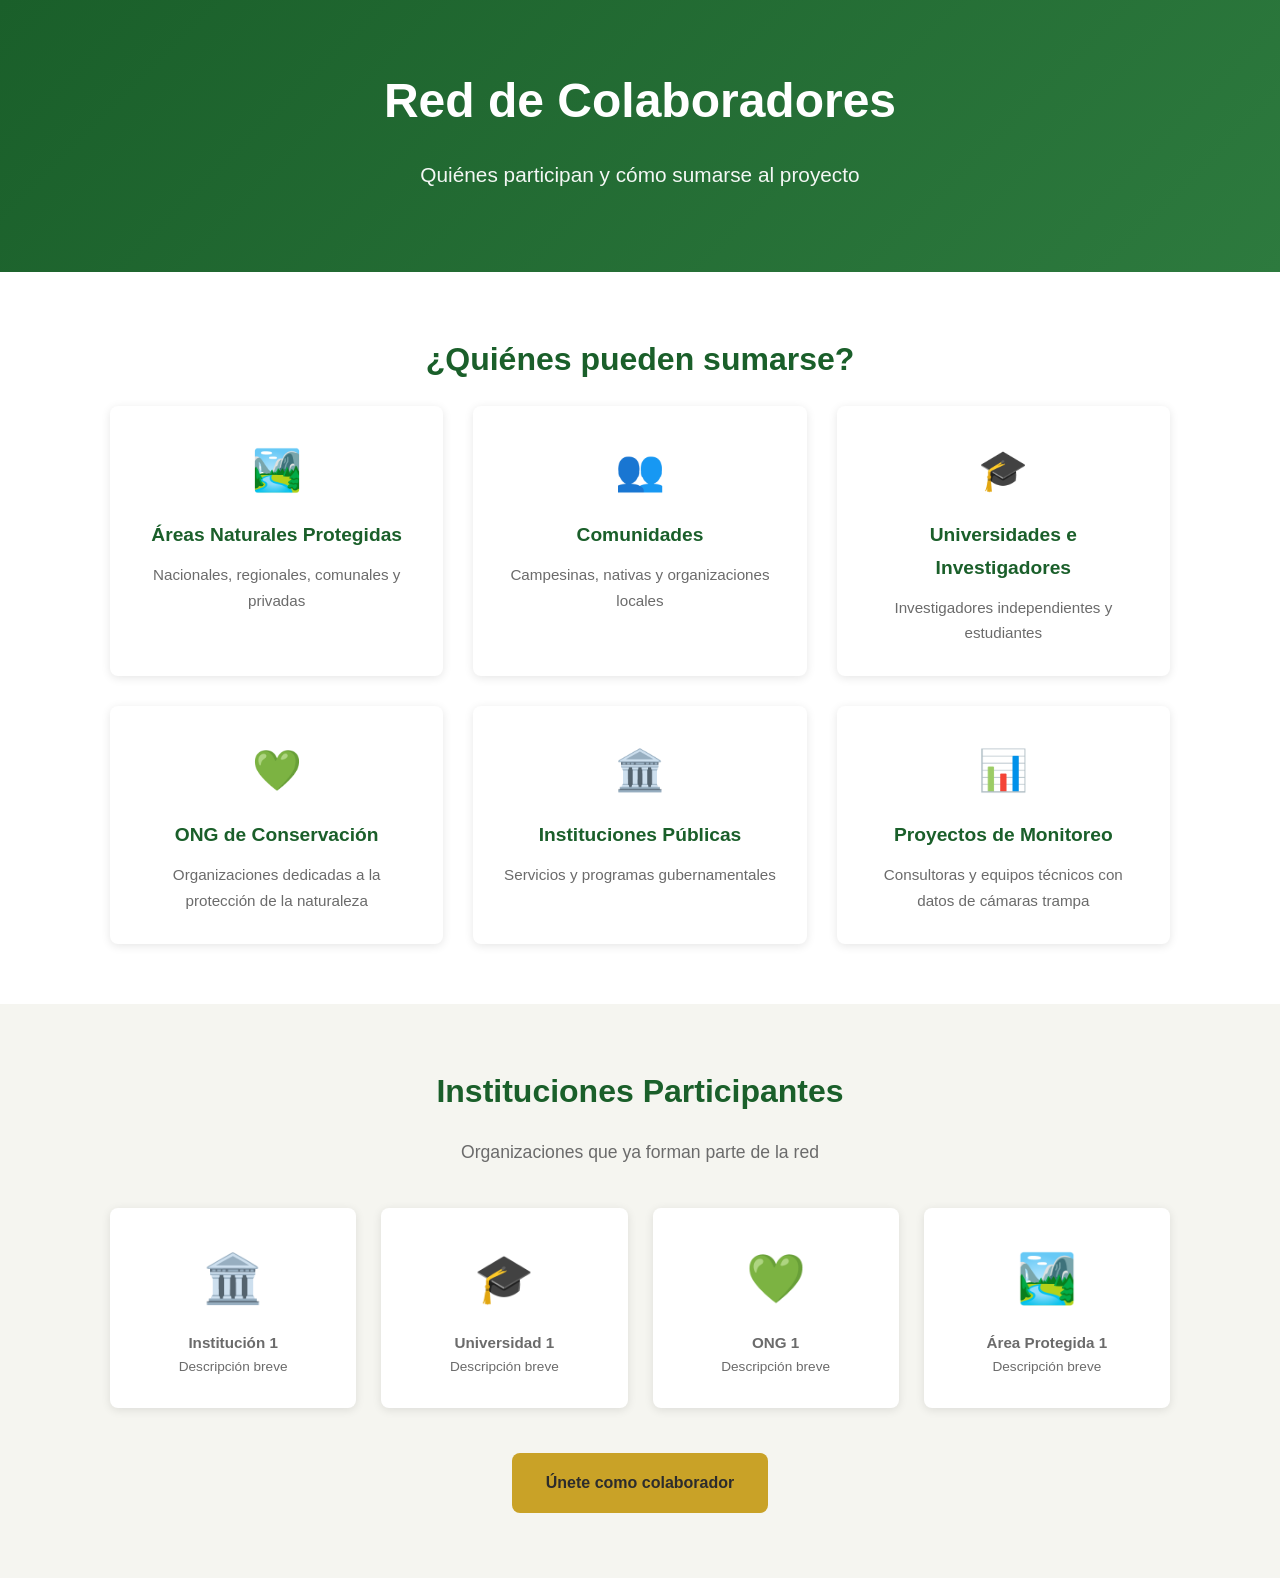
==== colaboradores.html @ 56fbf6f6 "añadiendo primeros archivos para la base de la pagina web" ====
<!DOCTYPE html>
<html lang="es">
<head>
    <meta charset="UTF-8">
    <meta name="viewport" content="width=device-width, initial-scale=1.0">
    <title>Colaboradores - Snapshot Perú</title>
    <link rel="stylesheet" href="estilos.css">
</head>
<body>

    <!-- BARRA DE NAVEGACIÓN (copiar de index.html) -->
    
    <section class="hero" style="padding: 60px 0;">
        <div class="container">
            <h1>Red de Colaboradores</h1>
            <p class="subtitle">Quiénes participan y cómo sumarse al proyecto</p>
        </div>
    </section>

    <!-- ¿QUIÉNES PUEDEN SUMARSE? -->
    <section class="bg-white">
        <div class="container">
            <h2 class="section-title">¿Quiénes pueden sumarse?</h2>
            <div class="grid-3">
                <div class="card text-center">
                    <div class="card-icon">🏞️</div>
                    <h3>Áreas Naturales Protegidas</h3>
                    <p>Nacionales, regionales, comunales y privadas</p>
                </div>
                <div class="card text-center">
                    <div class="card-icon">👥</div>
                    <h3>Comunidades</h3>
                    <p>Campesinas, nativas y organizaciones locales</p>
                </div>
                <div class="card text-center">
                    <div class="card-icon">🎓</div>
                    <h3>Universidades e Investigadores</h3>
                    <p>Investigadores independientes y estudiantes</p>
                </div>
                <div class="card text-center">
                    <div class="card-icon">💚</div>
                    <h3>ONG de Conservación</h3>
                    <p>Organizaciones dedicadas a la protección de la naturaleza</p>
                </div>
                <div class="card text-center">
                    <div class="card-icon">🏛️</div>
                    <h3>Instituciones Públicas</h3>
                    <p>Servicios y programas gubernamentales</p>
                </div>
                <div class="card text-center">
                    <div class="card-icon">📊</div>
                    <h3>Proyectos de Monitoreo</h3>
                    <p>Consultoras y equipos técnicos con datos de cámaras trampa</p>
                </div>
            </div>
        </div>
    </section>

    <!-- INSTITUCIONES PARTICIPANTES -->
    <section class="bg-light">
        <div class="container">
            <h2 class="section-title">Instituciones Participantes</h2>
            <p class="section-subtitle">Organizaciones que ya forman parte de la red</p>
            
            <!-- Aquí puedes agregar logos de instituciones -->
            <div class="grid-4">
                <div class="card text-center">
                    <div style="font-size: 3rem; margin-bottom: 10px;">🏛️</div>
                    <p><strong>Institución 1</strong></p>
                    <p style="font-size: 0.85rem; color: var(--color-gris);">Descripción breve</p>
                </div>
                <div class="card text-center">
                    <div style="font-size: 3rem; margin-bottom: 10px;">🎓</div>
                    <p><strong>Universidad 1</strong></p>
                    <p style="font-size: 0.85rem; color: var(--color-gris);">Descripción breve</p>
                </div>
                <div class="card text-center">
                    <div style="font-size: 3rem; margin-bottom: 10px;">💚</div>
                    <p><strong>ONG 1</strong></p>
                    <p style="font-size: 0.85rem; color: var(--color-gris);">Descripción breve</p>
                </div>
                <div class="card text-center">
                    <div style="font-size: 3rem; margin-bottom: 10px;">🏞️</div>
                    <p><strong>Área Protegida 1</strong></p>
                    <p style="font-size: 0.85rem; color: var(--color-gris);">Descripción breve</p>
                </div>
            </div>
            
            <div class="text-center mt-40">
                <a href="contacto.html" class="btn btn-primario">Únete como colaborador</a>
            </div>
        </div>
    </section>

    <!-- FOOTER (copiar de index.html) -->
    
    <script>
        function toggleMenu() {
            document.getElementById('navLinks').classList.toggle('active');
        }
    </script>

</body>
</html>
---- estilos.css ----
/* ============================================
   SNAPSHOT PERÚ - ESTILOS PRINCIPALES
   ============================================ */

* {
    margin: 0;
    padding: 0;
    box-sizing: border-box;
}

:root {
    --color-primario: #1a5f2a;
    --color-secundario: #2d7a3e;
    --color-acento: #c9a227;
    --color-fondo: #f5f5f0;
    --color-texto: #2c2c2c;
    --color-texto-claro: #ffffff;
    --color-gris: #6b6b6b;
    --color-borde: #d4d4d4;
    --sombra: 0 2px 10px rgba(0,0,0,0.1);
    --radio: 8px;
}

body {
    font-family: 'Segoe UI', Tahoma, Geneva, Verdana, sans-serif;
    color: var(--color-texto);
    background-color: var(--color-fondo);
    line-height: 1.7;
}

/* NAVEGACIÓN */
.navbar {
    background-color: var(--color-primario);
    padding: 0;
    position: sticky;
    top: 0;
    z-index: 1000;
    box-shadow: var(--sombra);
}

.nav-container {
    max-width: 1200px;
    margin: 0 auto;
    padding: 0 20px;
    display: flex;
    justify-content: space-between;
    align-items: center;
    height: 70px;
}

.logo {
    color: var(--color-texto-claro);
    font-size: 1.4rem;
    font-weight: bold;
    text-decoration: none;
    display: flex;
    align-items: center;
    gap: 10px;
}

.logo-icon { font-size: 1.8rem; }

.nav-links {
    display: flex;
    list-style: none;
    gap: 5px;
}

.nav-links a {
    color: var(--color-texto-claro);
    text-decoration: none;
    padding: 8px 14px;
    border-radius: var(--radio);
    font-size: 0.9rem;
    transition: background-color 0.3s;
}

.nav-links a:hover { background-color: var(--color-secundario); }

.menu-toggle {
    display: none;
    background: none;
    border: none;
    color: white;
    font-size: 1.5rem;
    cursor: pointer;
}

/* SECCIONES */
.container {
    max-width: 1100px;
    margin: 0 auto;
    padding: 0 20px;
}

section { padding: 60px 0; }

.section-title {
    font-size: 2rem;
    color: var(--color-primario);
    margin-bottom: 20px;
    text-align: center;
}

.section-subtitle {
    text-align: center;
    color: var(--color-gris);
    margin-bottom: 40px;
    font-size: 1.1rem;
}

/* HERO */
.hero {
    background: linear-gradient(135deg, var(--color-primario) 0%, var(--color-secundario) 100%);
    color: var(--color-texto-claro);
    padding: 100px 0;
    text-align: center;
}

.hero h1 { font-size: 3rem; margin-bottom: 15px; }

.hero .subtitle {
    font-size: 1.3rem;
    margin-bottom: 20px;
    opacity: 0.95;
    max-width: 700px;
    margin-left: auto;
    margin-right: auto;
}

.hero .descripcion {
    font-size: 1rem;
    max-width: 800px;
    margin: 0 auto 40px auto;
    opacity: 0.9;
    line-height: 1.8;
}

/* BOTONES */
.btn {
    display: inline-block;
    padding: 14px 32px;
    border-radius: var(--radio);
    text-decoration: none;
    font-weight: 600;
    font-size: 1rem;
    transition: all 0.3s;
    margin: 5px;
    border: 2px solid transparent;
    cursor: pointer;
}

.btn-primario {
    background-color: var(--color-acento);
    color: var(--color-texto);
}

.btn-primario:hover { background-color: #b8941f; transform: translateY(-2px); }

.btn-secundario {
    background-color: transparent;
    color: var(--color-texto-claro);
    border-color: var(--color-texto-claro);
}

.btn-secundario:hover {
    background-color: var(--color-texto-claro);
    color: var(--color-primario);
}

/* GRIDS Y TARJETAS */
.grid-2 {
    display: grid;
    grid-template-columns: repeat(auto-fit, minmax(300px, 1fr));
    gap: 30px;
}

.grid-3 {
    display: grid;
    grid-template-columns: repeat(auto-fit, minmax(250px, 1fr));
    gap: 30px;
}

.grid-4 {
    display: grid;
    grid-template-columns: repeat(auto-fit, minmax(200px, 1fr));
    gap: 25px;
}

.card {
    background: white;
    border-radius: var(--radio);
    padding: 30px;
    box-shadow: var(--sombra);
    transition: transform 0.3s;
}

.card:hover { transform: translateY(-5px); }

.card-icon { font-size: 2.5rem; margin-bottom: 15px; }

.card h3 {
    color: var(--color-primario);
    margin-bottom: 10px;
    font-size: 1.2rem;
}

.card p { color: var(--color-gris); font-size: 0.95rem; }

/* LISTA DE OBJETIVOS */
.objetivos-lista { list-style: none; padding: 0; }

.objetivos-lista li {
    padding: 15px 0;
    border-bottom: 1px solid var(--color-borde);
    display: flex;
    align-items: flex-start;
    gap: 15px;
}

.objetivos-lista li:last-child { border-bottom: none; }

.objetivos-lista .numero {
    background-color: var(--color-primario);
    color: white;
    width: 35px;
    height: 35px;
    border-radius: 50%;
    display: flex;
    align-items: center;
    justify-content: center;
    font-weight: bold;
    flex-shrink: 0;
}

/* ESTADÍSTICAS */
.stats-container {
    display: grid;
    grid-template-columns: repeat(auto-fit, minmax(200px, 1fr));
    gap: 20px;
    margin: 40px 0;
}

.stat-box {
    background: white;
    padding: 30px;
    border-radius: var(--radio);
    text-align: center;
    box-shadow: var(--sombra);
}

.stat-numero {
    font-size: 2.5rem;
    font-weight: bold;
    color: var(--color-primario);
}

.stat-label { color: var(--color-gris); font-size: 0.95rem; margin-top: 5px; }

/* MAPA */
.mapa-container {
    height: 500px;
    border-radius: var(--radio);
    overflow: hidden;
    box-shadow: var(--sombra);
    margin: 30px 0;
}

/* GALERÍA */
.galeria-grid {
    display: grid;
    grid-template-columns: repeat(auto-fill, minmax(250px, 1fr));
    gap: 15px;
}

.galeria-item {
    position: relative;
    overflow: hidden;
    border-radius: var(--radio);
    aspect-ratio: 4/3;
    cursor: pointer;
}

.galeria-item img {
    width: 100%;
    height: 100%;
    object-fit: cover;
    transition: transform 0.3s;
}

.galeria-item:hover img { transform: scale(1.05); }

.galeria-overlay {
    position: absolute;
    bottom: 0;
    left: 0;
    right: 0;
    background: linear-gradient(transparent, rgba(0,0,0,0.7));
    color: white;
    padding: 20px 15px 15px;
    font-size: 0.9rem;
}

/* PUBLICACIONES */
.publicacion {
    background: white;
    padding: 25px;
    border-radius: var(--radio);
    margin-bottom: 20px;
    box-shadow: var(--sombra);
    border-left: 4px solid var(--color-primario);
}

.publicacion h3 { color: var(--color-primario); margin-bottom: 10px; font-size: 1.1rem; }

.publicacion a { color: var(--color-secundario); text-decoration: none; }

.publicacion a:hover { text-decoration: underline; }

/* FORMULARIOS */
.form-group { margin-bottom: 20px; }

.form-group label {
    display: block;
    margin-bottom: 8px;
    font-weight: 600;
    color: var(--color-texto);
}

.form-group input,
.form-group textarea,
.form-group select {
    width: 100%;
    padding: 12px 15px;
    border: 1px solid var(--color-borde);
    border-radius: var(--radio);
    font-size: 1rem;
    font-family: inherit;
    transition: border-color 0.3s;
}

.form-group input:focus,
.form-group textarea:focus,
.form-group select:focus {
    outline: none;
    border-color: var(--color-primario);
}

.form-group textarea { resize: vertical; min-height: 120px; }

/* FOOTER */
.footer {
    background-color: var(--color-primario);
    color: var(--color-texto-claro);
    padding: 50px 0 20px;
    margin-top: 60px;
}

.footer-grid {
    display: grid;
    grid-template-columns: repeat(auto-fit, minmax(250px, 1fr));
    gap: 40px;
    margin-bottom: 30px;
}

.footer h4 { margin-bottom: 15px; font-size: 1.1rem; }

.footer a {
    color: rgba(255,255,255,0.8);
    text-decoration: none;
    display: block;
    padding: 5px 0;
    transition: color 0.3s;
}

.footer a:hover { color: var(--color-acento); }

.footer-bottom {
    border-top: 1px solid rgba(255,255,255,0.2);
    padding-top: 20px;
    text-align: center;
    font-size: 0.9rem;
    opacity: 0.8;
}

/* RESPONSIVE (MÓVIL) */
@media (max-width: 768px) {
    .menu-toggle { display: block; }
    
    .nav-links {
        display: none;
        position: absolute;
        top: 70px;
        left: 0;
        right: 0;
        background-color: var(--color-primario);
        flex-direction: column;
        padding: 20px;
        gap: 5px;
    }
    
    .nav-links.active { display: flex; }
    
    .nav-links a { padding: 12px; display: block; }
    
    .hero h1 { font-size: 2rem; }
    
    .hero .subtitle { font-size: 1rem; }
    
    .btn { display: block; width: 100%; margin: 10px 0; text-align: center; }
    
    .stats-container { grid-template-columns: repeat(2, 1fr); }
    
    .mapa-container { height: 350px; }
}

/* UTILIDADES */
.text-center { text-align: center; }
.mt-20 { margin-top: 20px; }
.mt-40 { margin-top: 40px; }
.mb-20 { margin-bottom: 20px; }
.bg-white { background-color: white; }
.bg-light { background-color: var(--color-fondo); }
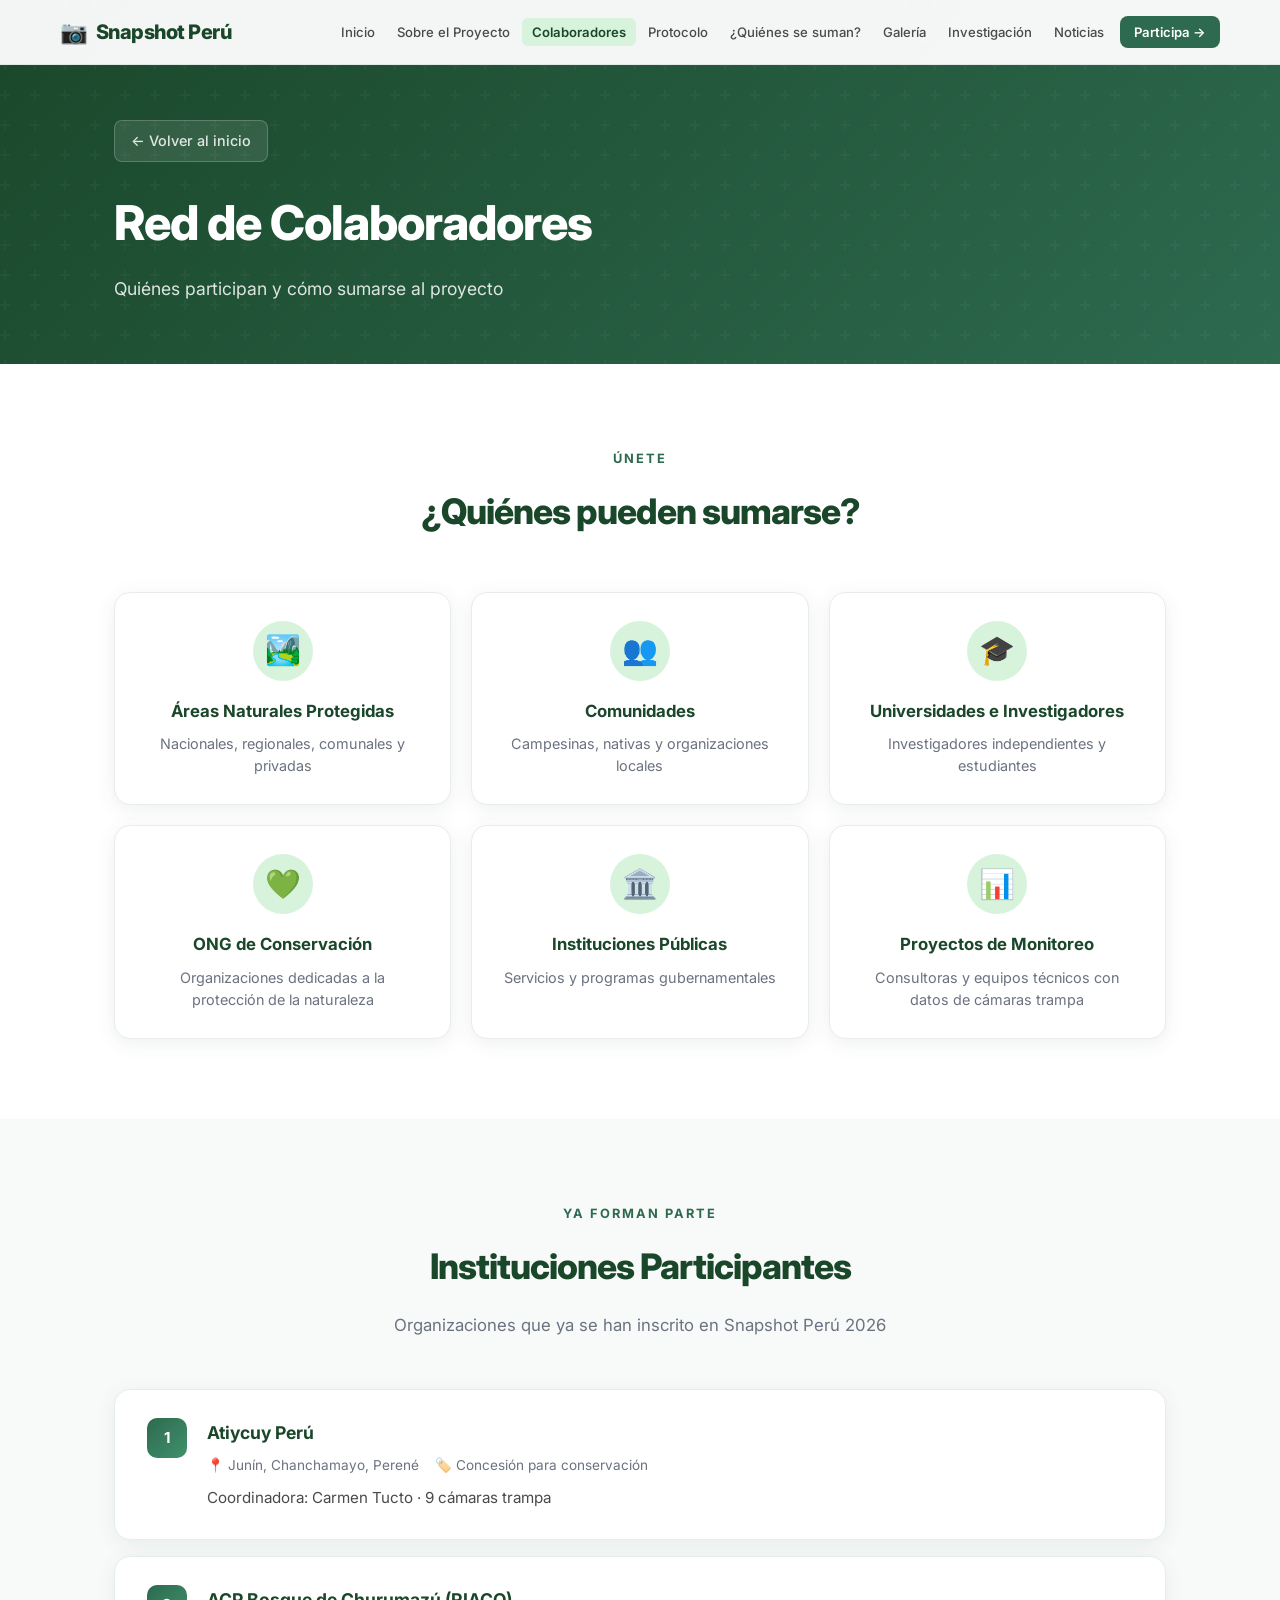
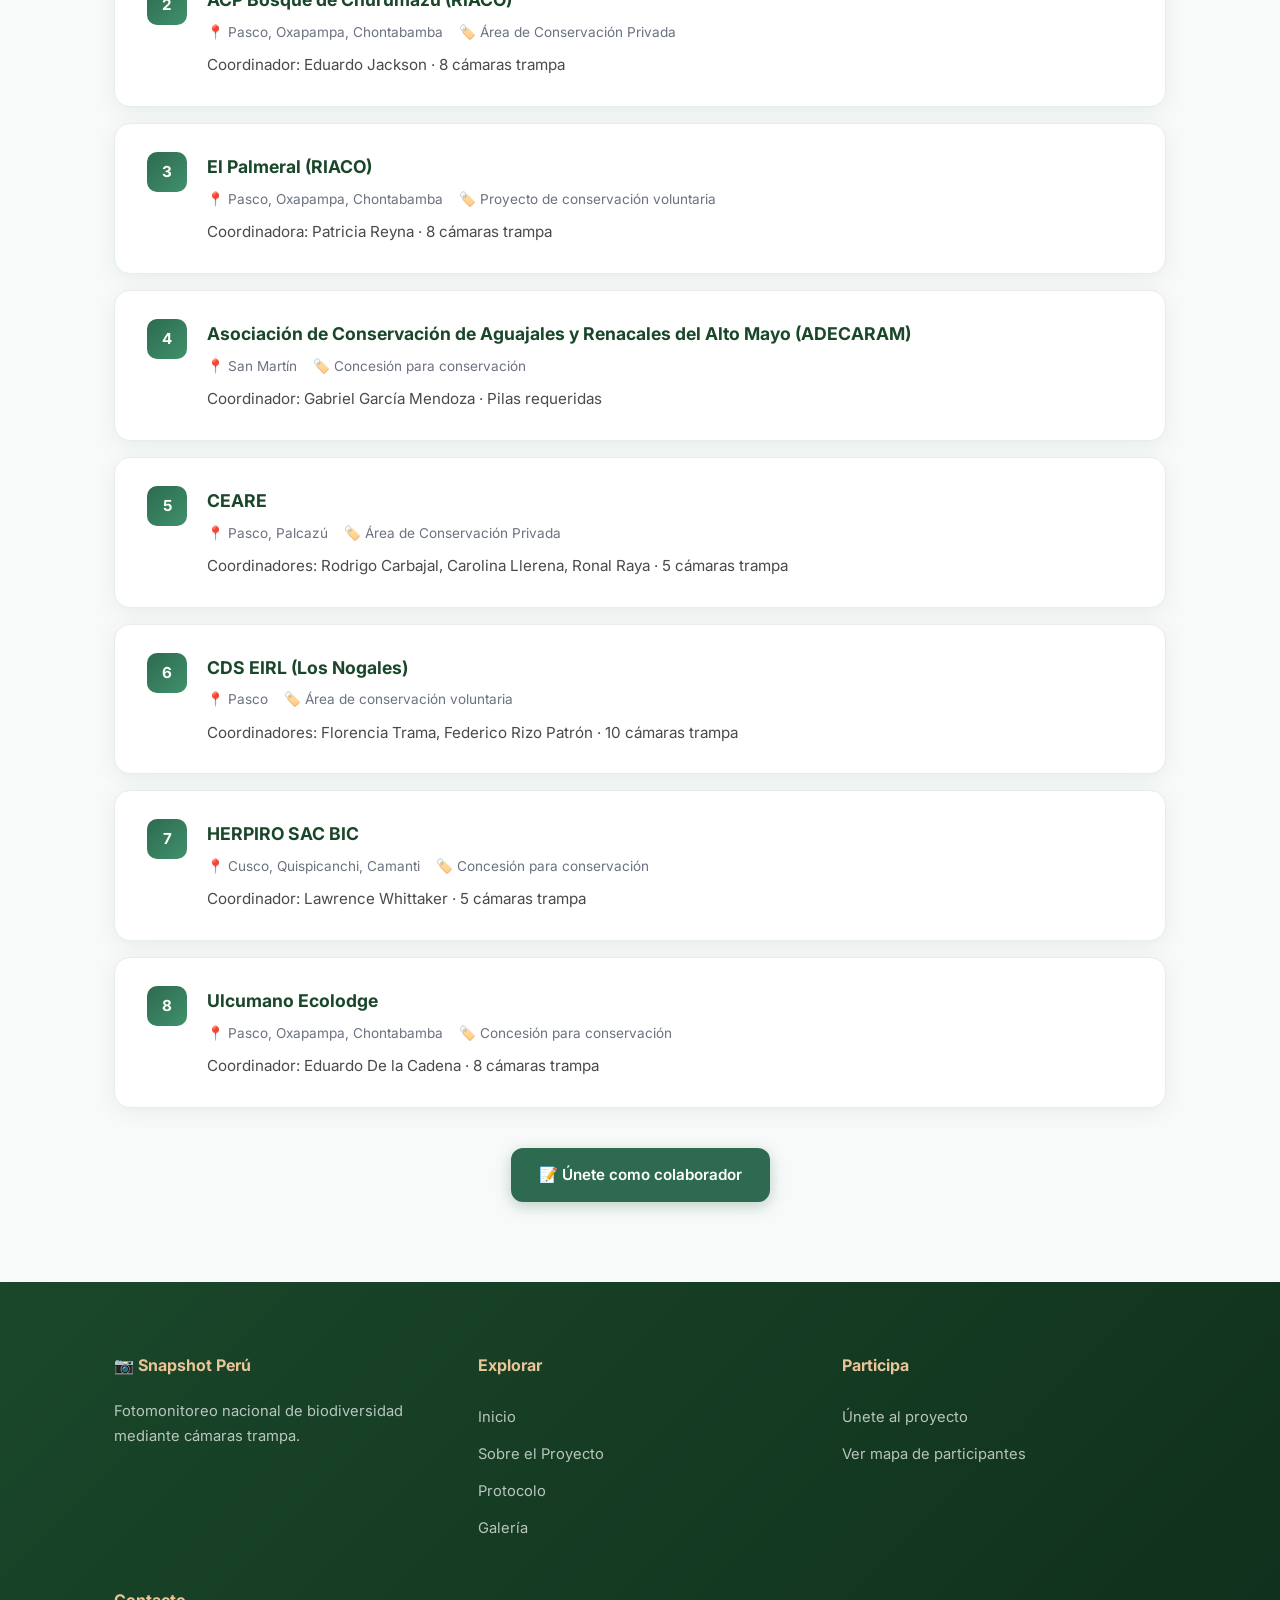
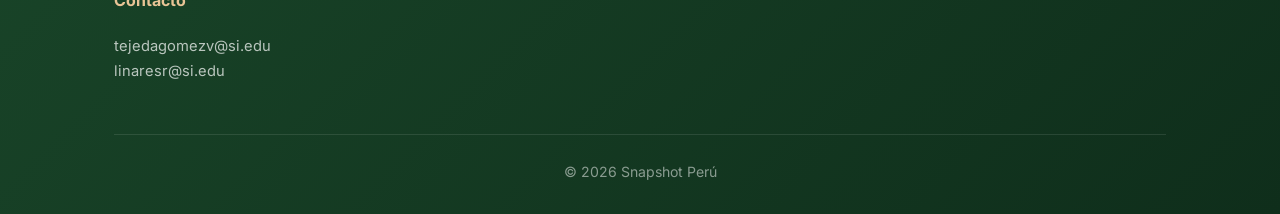
==== commit 1b454da3: "cambio de estetica y añadiendo informacion de las respuestas que se tienen hasta el momento" ====
--- a/colaboradores.html
+++ b/colaboradores.html
@@ -4,51 +4,307 @@
     <meta charset="UTF-8">
     <meta name="viewport" content="width=device-width, initial-scale=1.0">
     <title>Colaboradores - Snapshot Perú</title>
-    <link rel="stylesheet" href="estilos.css">
+    <link rel="preconnect" href="https://fonts.googleapis.com">
+    <link rel="preconnect" href="https://fonts.gstatic.com" crossorigin>
+    <link href="https://fonts.googleapis.com/css2?family=Inter:wght@300;400;500;600;700;800;900&display=swap" rel="stylesheet">
+    <style>
+        :root {
+            --verde-oscuro: #1a472a;
+            --verde-primario: #2d6a4f;
+            --verde-claro: #40916c;
+            --verde-pastel: #74c69d;
+            --verde-fondo: #d8f3dc;
+            --dorado: #d4a574;
+            --dorado-claro: #e9c496;
+            --texto: #1b1b1b;
+            --texto-claro: #4a4a4a;
+            --texto-muted: #6b7280;
+            --blanco: #ffffff;
+            --gris-fondo: #f8faf9;
+            --gris-suave: #e8ede9;
+            --sombra-suave: 0 4px 20px rgba(26, 71, 42, 0.08);
+            --sombra-media: 0 8px 30px rgba(26, 71, 42, 0.12);
+            --transicion: all 0.3s cubic-bezier(0.4, 0, 0.2, 1);
+        }
+
+        * { margin: 0; padding: 0; box-sizing: border-box; }
+        html { scroll-behavior: smooth; }
+
+        body {
+            font-family: 'Inter', -apple-system, BlinkMacSystemFont, sans-serif;
+            color: var(--texto);
+            background: var(--blanco);
+            line-height: 1.7;
+            font-size: 16px;
+            -webkit-font-smoothing: antialiased;
+        }
+
+        /* NAVEGACIÓN */
+        .nav-top {
+            position: fixed; top: 0; left: 0; right: 0; z-index: 1000;
+            background: rgba(255,255,255,0.95);
+            backdrop-filter: blur(20px);
+            border-bottom: 1px solid rgba(26,71,42,0.08);
+            transition: var(--transicion);
+        }
+        .nav-top.scrolled { box-shadow: var(--sombra-suave); }
+        .nav-container {
+            max-width: 1200px; margin: 0 auto; padding: 0 20px;
+            display: flex; justify-content: space-between; align-items: center;
+            height: 64px;
+        }
+        .nav-logo {
+            display: flex; align-items: center; gap: 8px;
+            text-decoration: none; color: var(--verde-oscuro);
+            font-weight: 800; font-size: 1.25rem; letter-spacing: -0.5px;
+            white-space: nowrap; flex-shrink: 0;
+        }
+        .nav-logo-icon { font-size: 1.4rem; }
+        .nav-links { 
+            display: flex; list-style: none; gap: 2px; 
+            align-items: center; margin-left: auto;
+        }
+        .nav-links a {
+            color: var(--texto-claro); text-decoration: none;
+            padding: 6px 10px; border-radius: 6px; font-size: 0.82rem;
+            font-weight: 500; transition: var(--transicion);
+            white-space: nowrap;
+        }
+        .nav-links a:hover { color: var(--verde-primario); background: var(--verde-fondo); }
+        .nav-links a.active { color: var(--verde-oscuro); background: var(--verde-fondo); font-weight: 600; }
+        .nav-cta {
+            background: var(--verde-primario) !important; 
+            color: var(--blanco) !important;
+            padding: 8px 14px !important; 
+            border-radius: 8px !important;
+            font-weight: 600 !important; 
+            font-size: 0.82rem !important;
+            margin-left: 4px;
+        }
+        .nav-cta:hover { background: var(--verde-oscuro) !important; color: var(--blanco) !important; }
+        .menu-toggle { 
+            display: none; background: none; border: none; 
+            font-size: 1.4rem; cursor: pointer; 
+            color: var(--verde-oscuro); padding: 8px; 
+        }
+
+        /* HEADER DE PÁGINA */
+        .page-header {
+            background: linear-gradient(135deg, var(--verde-oscuro), var(--verde-primario));
+            color: var(--blanco);
+            padding: 120px 0 60px;
+            position: relative;
+            overflow: hidden;
+        }
+        .page-header::before {
+            content: ''; position: absolute; top: 0; left: 0; right: 0; bottom: 0;
+            background: url("data:image/svg+xml,%3Csvg width='60' height='60' viewBox='0 0 60 60' xmlns='http://www.w3.org/2000/svg'%3E%3Cg fill='none' fill-rule='evenodd'%3E%3Cg fill='%23ffffff' fill-opacity='0.03'%3E%3Cpath d='M36 34v-4h-2v4h-4v2h4v4h2v-4h4v-2h-4zm0-30V0h-2v4h-4v2h4v4h2V6h4V4h-4zM6 34v-4H4v4H0v2h4v4h2v-4h4v-2H6zM6 4V0H4v4H0v2h4v4h2V6h4V4H6z'/%3E%3C/g%3E%3C/g%3E%3C/svg%3E");
+        }
+        .page-header-content {
+            max-width: 1100px; margin: 0 auto; padding: 0 24px;
+            position: relative; z-index: 1;
+        }
+        .btn-volver {
+            display: inline-flex; align-items: center; gap: 6px;
+            color: rgba(255,255,255,0.85); text-decoration: none;
+            font-size: 0.9rem; font-weight: 500;
+            padding: 8px 16px; border-radius: 8px;
+            transition: var(--transicion); margin-bottom: 20px;
+            background: rgba(255,255,255,0.1);
+            border: 1px solid rgba(255,255,255,0.2);
+        }
+        .btn-volver:hover {
+            background: rgba(255,255,255,0.2);
+            color: var(--blanco); text-decoration: none;
+        }
+        .page-header h1 {
+            font-size: clamp(2rem, 4vw, 3rem); font-weight: 800;
+            margin-bottom: 10px; letter-spacing: -1px;
+        }
+        .page-header p {
+            font-size: 1.1rem; opacity: 0.85; max-width: 600px;
+        }
+
+        /* SECCIONES */
+        .container { max-width: 1100px; margin: 0 auto; padding: 0 24px; }
+        section { padding: 80px 0; }
+        .section-header { text-align: center; max-width: 700px; margin: 0 auto 50px; }
+        .section-tag {
+            display: inline-block; color: var(--verde-primario);
+            font-size: 0.8rem; font-weight: 700; text-transform: uppercase;
+            letter-spacing: 2px; margin-bottom: 12px;
+        }
+        .section-title {
+            font-size: clamp(1.6rem, 3.5vw, 2.2rem); color: var(--verde-oscuro);
+            margin-bottom: 14px; font-weight: 800; letter-spacing: -1px;
+        }
+        .section-subtitle { color: var(--texto-muted); font-size: 1.05rem; line-height: 1.7; }
+
+        /* QUIÉNES PUEDEN SUMARSE */
+        .participante-grid { display: grid; grid-template-columns: repeat(auto-fit, minmax(260px, 1fr)); gap: 20px; }
+        .participante-card {
+            background: var(--blanco); border-radius: 16px; padding: 28px;
+            box-shadow: var(--sombra-suave); transition: var(--transicion);
+            border: 1px solid var(--gris-suave); text-align: center;
+        }
+        .participante-card:hover { transform: translateY(-4px); box-shadow: var(--sombra-media); border-color: var(--verde-pastel); }
+        .participante-icon {
+            width: 60px; height: 60px; background: var(--verde-fondo);
+            border-radius: 50%; display: flex; align-items: center; justify-content: center;
+            font-size: 1.8rem; margin: 0 auto 16px;
+        }
+        .participante-card h3 { color: var(--verde-oscuro); font-size: 1.05rem; margin-bottom: 8px; font-weight: 700; }
+        .participante-card p { color: var(--texto-muted); font-size: 0.9rem; line-height: 1.5; }
+
+        /* INSTITUCIONES PARTICIPANTES */
+        .institucion-card {
+            background: var(--blanco); border-radius: 16px; padding: 28px 32px;
+            box-shadow: var(--sombra-suave); transition: var(--transicion);
+            border: 1px solid var(--gris-suave); margin-bottom: 16px;
+            display: flex; align-items: flex-start; gap: 20px;
+        }
+        .institucion-card:hover { box-shadow: var(--sombra-media); border-color: var(--verde-pastel); }
+        .institucion-num {
+            width: 40px; height: 40px; flex-shrink: 0;
+            background: linear-gradient(135deg, var(--verde-primario), var(--verde-claro));
+            color: var(--blanco); border-radius: 10px;
+            display: flex; align-items: center; justify-content: center;
+            font-weight: 700; font-size: 0.95rem;
+        }
+        .institucion-info h3 { color: var(--verde-oscuro); font-size: 1.1rem; margin-bottom: 6px; font-weight: 700; }
+        .institucion-info .meta {
+            display: flex; gap: 16px; flex-wrap: wrap; margin-bottom: 8px;
+        }
+        .institucion-info .meta span {
+            font-size: 0.85rem; color: var(--texto-muted);
+            display: flex; align-items: center; gap: 4px;
+        }
+        .institucion-info p { color: var(--texto-claro); font-size: 0.95rem; }
+
+        /* BOTÓN CTA */
+        .btn-cta {
+            display: inline-flex; align-items: center; gap: 8px;
+            padding: 14px 28px; border-radius: 12px; text-decoration: none;
+            font-weight: 600; font-size: 0.95rem; transition: var(--transicion);
+            background: var(--verde-primario); color: var(--blanco);
+            box-shadow: 0 4px 15px rgba(45, 106, 79, 0.3);
+        }
+        .btn-cta:hover {
+            background: var(--verde-oscuro); transform: translateY(-2px);
+            box-shadow: 0 6px 20px rgba(45, 106, 79, 0.4);
+            text-decoration: none; color: var(--blanco);
+        }
+
+        /* FOOTER */
+        .footer-main {
+            background: linear-gradient(135deg, var(--verde-oscuro), #0f2e1b);
+            color: var(--blanco); padding: 70px 0 30px;
+        }
+        .footer-grid { display: grid; grid-template-columns: repeat(auto-fit, minmax(250px, 1fr)); gap: 40px; margin-bottom: 50px; }
+        .footer-col h4 { font-size: 1rem; margin-bottom: 20px; font-weight: 700; color: var(--dorado-claro); }
+        .footer-col p { color: rgba(255,255,255,0.7); font-size: 0.92rem; line-height: 1.7; }
+        .footer-col a { 
+            color: rgba(255,255,255,0.7); text-decoration: none; display: block; 
+            padding: 6px 0; font-size: 0.92rem; transition: var(--transicion); 
+        }
+        .footer-col a:hover { color: var(--dorado-claro); padding-left: 4px; }
+        .footer-bottom { 
+            border-top: 1px solid rgba(255,255,255,0.1); padding-top: 25px; 
+            text-align: center; font-size: 0.88rem; color: rgba(255,255,255,0.5); 
+        }
+
+        .bg-white { background: var(--blanco); }
+        .bg-light { background: var(--gris-fondo); }
+        .text-center { text-align: center; }
+        .mt-20 { margin-top: 20px; }
+        .mt-40 { margin-top: 40px; }
+
+        @media (max-width: 768px) {
+            .menu-toggle { display: block; }
+            .nav-links { 
+                display: none; position: absolute; top: 64px; left: 0; right: 0; 
+                background: rgba(255,255,255,0.98); backdrop-filter: blur(20px); 
+                flex-direction: column; padding: 20px; gap: 4px; 
+                border-bottom: 1px solid var(--gris-suave); box-shadow: var(--sombra-media); 
+            }
+            .nav-links.active { display: flex; }
+            .nav-links a { padding: 12px 16px; display: block; width: 100%; font-size: 0.9rem; }
+            .nav-cta { margin-left: 0 !important; text-align: center; }
+            section { padding: 50px 0; }
+            .page-header { padding: 100px 0 40px; }
+            .institucion-card { flex-direction: column; gap: 12px; }
+        }
+    </style>
 </head>
 <body>
 
-    <!-- BARRA DE NAVEGACIÓN (copiar de index.html) -->
-    
-    <section class="hero" style="padding: 60px 0;">
-        <div class="container">
+    <!-- NAVEGACIÓN -->
+    <nav class="nav-top" id="navbar">
+        <div class="nav-container">
+            <a href="index.html" class="nav-logo">
+                <span class="nav-logo-icon">📷</span>
+                <span>Snapshot Perú</span>
+            </a>
+            <button class="menu-toggle" onclick="toggleMenu()">☰</button>
+            <ul class="nav-links" id="navLinks">
+                <li><a href="index.html">Inicio</a></li>
+                <li><a href="sobre.html">Sobre el Proyecto</a></li>
+                <li><a href="colaboradores.html" class="active">Colaboradores</a></li>
+                <li><a href="protocolo.html">Protocolo</a></li>
+                <li><a href="mapa.html">¿Quiénes se suman?</a></li>
+                <li><a href="galeria.html">Galería</a></li>
+                <li><a href="investigacion.html">Investigación</a></li>
+                <li><a href="noticias.html">Noticias</a></li>
+                <li><a href="contacto.html" class="nav-cta">Participa →</a></li>
+            </ul>
+        </div>
+    </nav>
+
+    <!-- HEADER -->
+    <header class="page-header">
+        <div class="page-header-content">
+            <a href="index.html" class="btn-volver">← Volver al inicio</a>
             <h1>Red de Colaboradores</h1>
-            <p class="subtitle">Quiénes participan y cómo sumarse al proyecto</p>
+            <p>Quiénes participan y cómo sumarse al proyecto</p>
         </div>
-    </section>
+    </header>
 
     <!-- ¿QUIÉNES PUEDEN SUMARSE? -->
     <section class="bg-white">
         <div class="container">
-            <h2 class="section-title">¿Quiénes pueden sumarse?</h2>
-            <div class="grid-3">
-                <div class="card text-center">
-                    <div class="card-icon">🏞️</div>
+            <div class="section-header">
+                <span class="section-tag">Únete</span>
+                <h2 class="section-title">¿Quiénes pueden sumarse?</h2>
+            </div>
+            
+            <div class="participante-grid">
+                <div class="participante-card">
+                    <div class="participante-icon">🏞️</div>
                     <h3>Áreas Naturales Protegidas</h3>
                     <p>Nacionales, regionales, comunales y privadas</p>
                 </div>
-                <div class="card text-center">
-                    <div class="card-icon">👥</div>
+                <div class="participante-card">
+                    <div class="participante-icon">👥</div>
                     <h3>Comunidades</h3>
                     <p>Campesinas, nativas y organizaciones locales</p>
                 </div>
-                <div class="card text-center">
-                    <div class="card-icon">🎓</div>
+                <div class="participante-card">
+                    <div class="participante-icon">🎓</div>
                     <h3>Universidades e Investigadores</h3>
                     <p>Investigadores independientes y estudiantes</p>
                 </div>
-                <div class="card text-center">
-                    <div class="card-icon">💚</div>
+                <div class="participante-card">
+                    <div class="participante-icon">💚</div>
                     <h3>ONG de Conservación</h3>
                     <p>Organizaciones dedicadas a la protección de la naturaleza</p>
                 </div>
-                <div class="card text-center">
-                    <div class="card-icon">🏛️</div>
+                <div class="participante-card">
+                    <div class="participante-icon">🏛️</div>
                     <h3>Instituciones Públicas</h3>
                     <p>Servicios y programas gubernamentales</p>
                 </div>
-                <div class="card text-center">
-                    <div class="card-icon">📊</div>
+                <div class="participante-card">
+                    <div class="participante-icon">📊</div>
                     <h3>Proyectos de Monitoreo</h3>
                     <p>Consultoras y equipos técnicos con datos de cámaras trampa</p>
                 </div>
@@ -59,45 +315,154 @@
     <!-- INSTITUCIONES PARTICIPANTES -->
     <section class="bg-light">
         <div class="container">
-            <h2 class="section-title">Instituciones Participantes</h2>
-            <p class="section-subtitle">Organizaciones que ya forman parte de la red</p>
+            <div class="section-header">
+                <span class="section-tag">Ya forman parte</span>
+                <h2 class="section-title">Instituciones Participantes</h2>
+                <p class="section-subtitle">Organizaciones que ya se han inscrito en Snapshot Perú 2026</p>
+            </div>
             
-            <!-- Aquí puedes agregar logos de instituciones -->
-            <div class="grid-4">
-                <div class="card text-center">
-                    <div style="font-size: 3rem; margin-bottom: 10px;">🏛️</div>
-                    <p><strong>Institución 1</strong></p>
-                    <p style="font-size: 0.85rem; color: var(--color-gris);">Descripción breve</p>
-                </div>
-                <div class="card text-center">
-                    <div style="font-size: 3rem; margin-bottom: 10px;">🎓</div>
-                    <p><strong>Universidad 1</strong></p>
-                    <p style="font-size: 0.85rem; color: var(--color-gris);">Descripción breve</p>
-                </div>
-                <div class="card text-center">
-                    <div style="font-size: 3rem; margin-bottom: 10px;">💚</div>
-                    <p><strong>ONG 1</strong></p>
-                    <p style="font-size: 0.85rem; color: var(--color-gris);">Descripción breve</p>
-                </div>
-                <div class="card text-center">
-                    <div style="font-size: 3rem; margin-bottom: 10px;">🏞️</div>
-                    <p><strong>Área Protegida 1</strong></p>
-                    <p style="font-size: 0.85rem; color: var(--color-gris);">Descripción breve</p>
-                </div>
-            </div>
-            
+            <div class="institucion-card">
+                <div class="institucion-num">1</div>
+                <div class="institucion-info">
+                    <h3>Atiycuy Perú</h3>
+                    <div class="meta">
+                        <span>📍 Junín, Chanchamayo, Perené</span>
+                        <span>🏷️ Concesión para conservación</span>
+                    </div>
+                    <p>Coordinadora: Carmen Tucto · 9 cámaras trampa</p>
+                </div>
+            </div>
+
+            <div class="institucion-card">
+                <div class="institucion-num">2</div>
+                <div class="institucion-info">
+                    <h3>ACP Bosque de Churumazú (RIACO)</h3>
+                    <div class="meta">
+                        <span>📍 Pasco, Oxapampa, Chontabamba</span>
+                        <span>🏷️ Área de Conservación Privada</span>
+                    </div>
+                    <p>Coordinador: Eduardo Jackson · 8 cámaras trampa</p>
+                </div>
+            </div>
+
+            <div class="institucion-card">
+                <div class="institucion-num">3</div>
+                <div class="institucion-info">
+                    <h3>El Palmeral (RIACO)</h3>
+                    <div class="meta">
+                        <span>📍 Pasco, Oxapampa, Chontabamba</span>
+                        <span>🏷️ Proyecto de conservación voluntaria</span>
+                    </div>
+                    <p>Coordinadora: Patricia Reyna · 8 cámaras trampa</p>
+                </div>
+            </div>
+
+            <div class="institucion-card">
+                <div class="institucion-num">4</div>
+                <div class="institucion-info">
+                    <h3>Asociación de Conservación de Aguajales y Renacales del Alto Mayo (ADECARAM)</h3>
+                    <div class="meta">
+                        <span>📍 San Martín</span>
+                        <span>🏷️ Concesión para conservación</span>
+                    </div>
+                    <p>Coordinador: Gabriel García Mendoza · Pilas requeridas</p>
+                </div>
+            </div>
+
+            <div class="institucion-card">
+                <div class="institucion-num">5</div>
+                <div class="institucion-info">
+                    <h3>CEARE</h3>
+                    <div class="meta">
+                        <span>📍 Pasco, Palcazú</span>
+                        <span>🏷️ Área de Conservación Privada</span>
+                    </div>
+                    <p>Coordinadores: Rodrigo Carbajal, Carolina Llerena, Ronal Raya · 5 cámaras trampa</p>
+                </div>
+            </div>
+
+            <div class="institucion-card">
+                <div class="institucion-num">6</div>
+                <div class="institucion-info">
+                    <h3>CDS EIRL (Los Nogales)</h3>
+                    <div class="meta">
+                        <span>📍 Pasco</span>
+                        <span>🏷️ Área de conservación voluntaria</span>
+                    </div>
+                    <p>Coordinadores: Florencia Trama, Federico Rizo Patrón · 10 cámaras trampa</p>
+                </div>
+            </div>
+
+            <div class="institucion-card">
+                <div class="institucion-num">7</div>
+                <div class="institucion-info">
+                    <h3>HERPIRO SAC BIC</h3>
+                    <div class="meta">
+                        <span>📍 Cusco, Quispicanchi, Camanti</span>
+                        <span>🏷️ Concesión para conservación</span>
+                    </div>
+                    <p>Coordinador: Lawrence Whittaker · 5 cámaras trampa</p>
+                </div>
+            </div>
+
+            <div class="institucion-card">
+                <div class="institucion-num">8</div>
+                <div class="institucion-info">
+                    <h3>Ulcumano Ecolodge</h3>
+                    <div class="meta">
+                        <span>📍 Pasco, Oxapampa, Chontabamba</span>
+                        <span>🏷️ Concesión para conservación</span>
+                    </div>
+                    <p>Coordinador: Eduardo De la Cadena · 8 cámaras trampa</p>
+                </div>
+            </div>
+
             <div class="text-center mt-40">
-                <a href="contacto.html" class="btn btn-primario">Únete como colaborador</a>
+                <a href="https://docs.google.com/forms/d/e/1FAIpQLSdj-KFuC43QChTDbqKShM4q3aIqNsBu0EcMIcD5d_LaZ4WJQA/viewform" class="btn-cta" target="_blank">📝 Únete como colaborador</a>
             </div>
         </div>
     </section>
 
-    <!-- FOOTER (copiar de index.html) -->
-    
+    <!-- FOOTER -->
+    <footer class="footer-main">
+        <div class="container">
+            <div class="footer-grid">
+                <div class="footer-col">
+                    <h4>📷 Snapshot Perú</h4>
+                    <p>Fotomonitoreo nacional de biodiversidad mediante cámaras trampa.</p>
+                </div>
+                <div class="footer-col">
+                    <h4>Explorar</h4>
+                    <a href="index.html">Inicio</a>
+                    <a href="sobre.html">Sobre el Proyecto</a>
+                    <a href="protocolo.html">Protocolo</a>
+                    <a href="galeria.html">Galería</a>
+                </div>
+                <div class="footer-col">
+                    <h4>Participa</h4>
+                    <a href="contacto.html">Únete al proyecto</a>
+                    <a href="mapa.html">Ver mapa de participantes</a>
+                </div>
+                <div class="footer-col">
+                    <h4>Contacto</h4>
+                    <p>tejedagomezv@si.edu<br>linaresr@si.edu</p>
+                </div>
+            </div>
+            <div class="footer-bottom">
+                <p>© 2026 Snapshot Perú</p>
+            </div>
+        </div>
+    </footer>
+
     <script>
         function toggleMenu() {
             document.getElementById('navLinks').classList.toggle('active');
         }
+        window.addEventListener('scroll', function() {
+            const nav = document.getElementById('navbar');
+            if (window.scrollY > 50) nav.classList.add('scrolled');
+            else nav.classList.remove('scrolled');
+        });
     </script>
 
 </body>
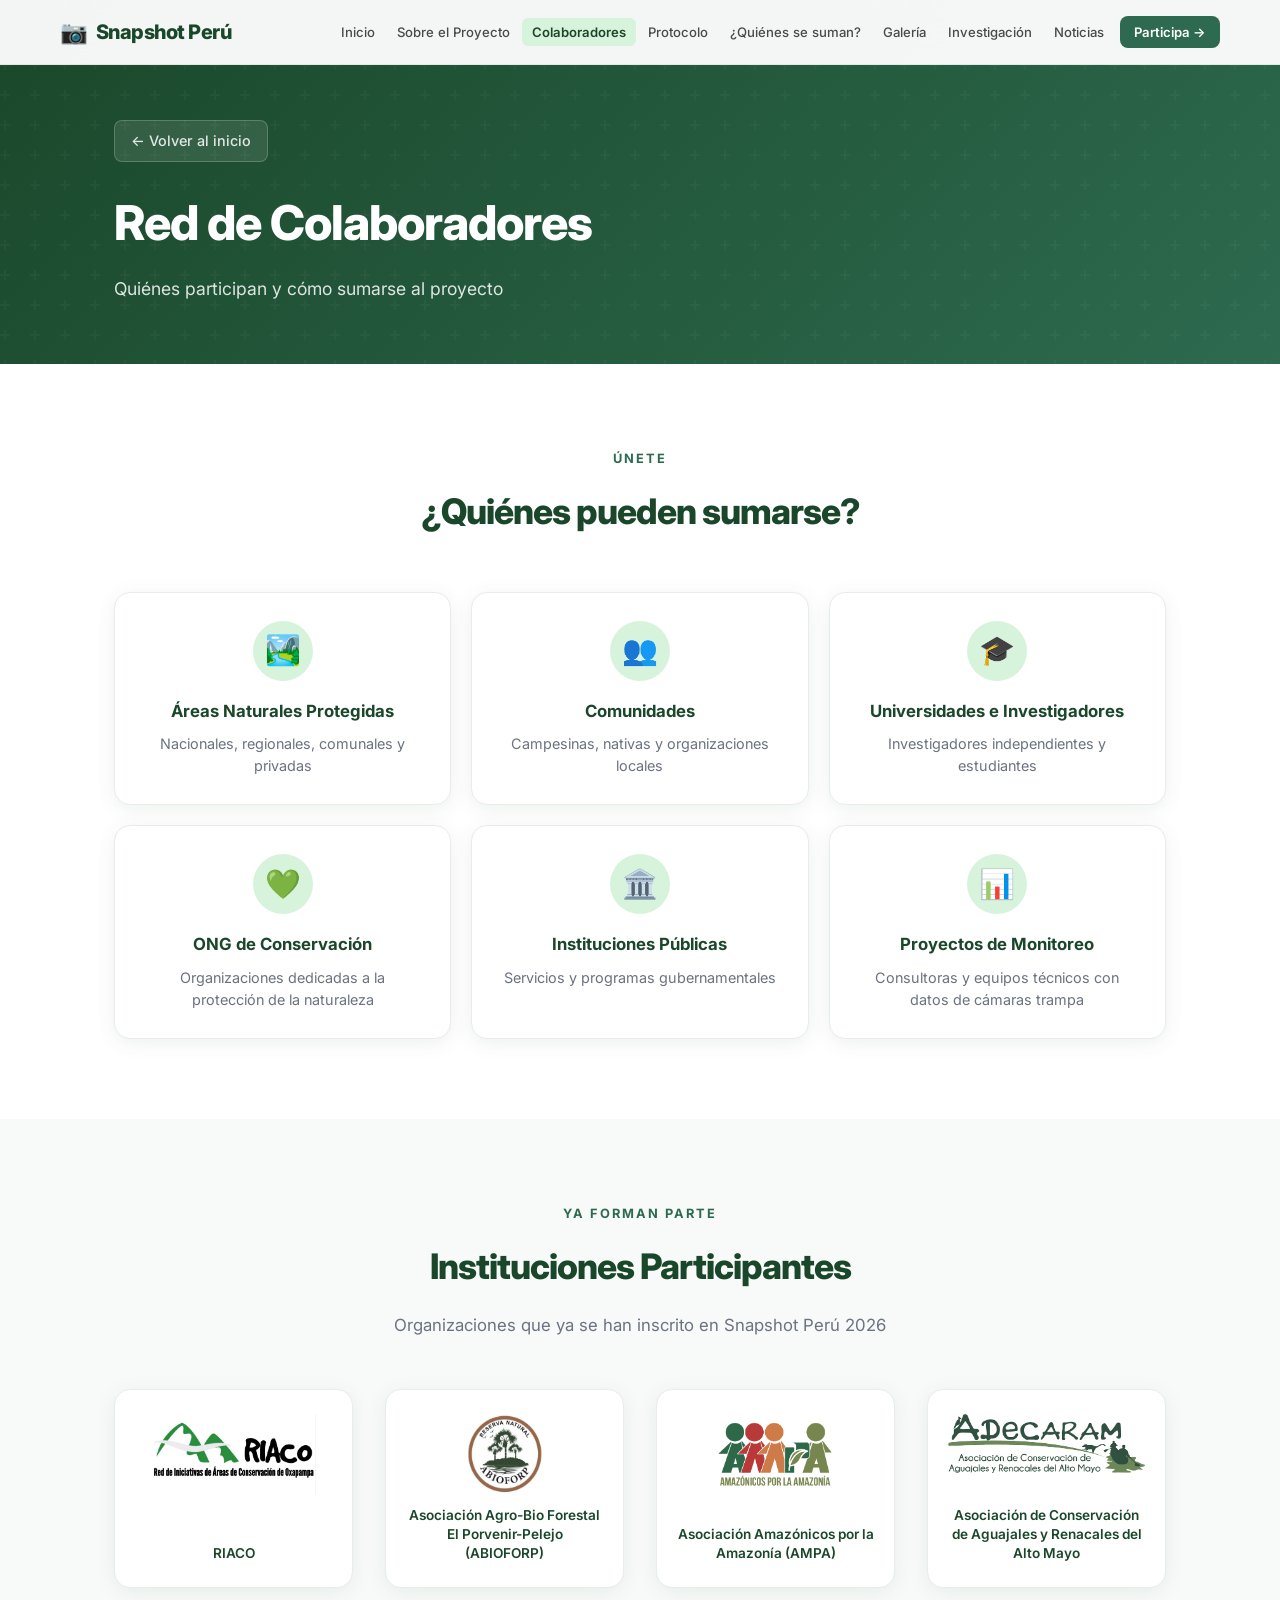
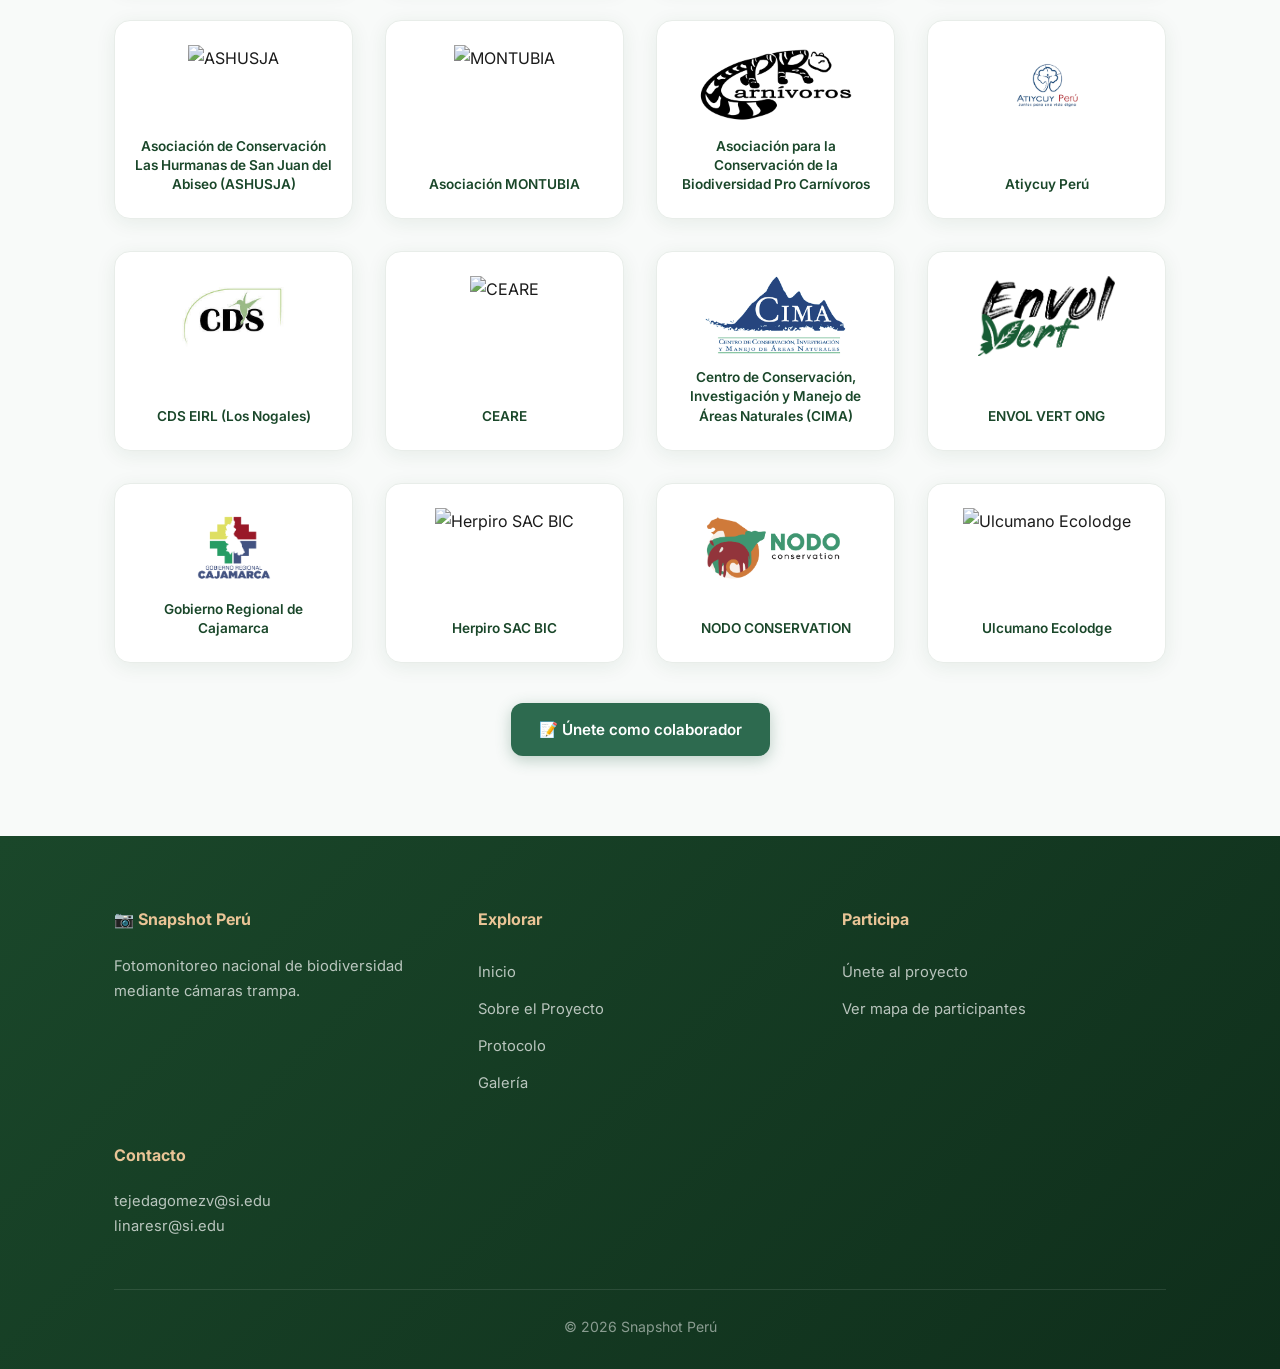
==== commit bb07f4cc: "agregando los logos de las empresas" ====
--- a/colaboradores.html
+++ b/colaboradores.html
@@ -163,7 +163,51 @@
             border: 1px solid var(--gris-suave); margin-bottom: 16px;
             display: flex; align-items: flex-start; gap: 20px;
         }
-        .institucion-card:hover { box-shadow: var(--sombra-media); border-color: var(--verde-pastel); }
+        /* GRID DE LOGOS */
+        .logos-grid {
+            display: grid;
+            grid-template-columns: repeat(auto-fill, minmax(200px, 1fr));
+            gap: 32px;
+            align-items: stretch;
+            justify-items: center;
+        }
+        .logo-item {
+            background: var(--blanco);
+            border-radius: 16px;
+            padding: 24px 20px;
+            box-shadow: var(--sombra-suave);
+            border: 1px solid var(--gris-suave);
+            transition: var(--transicion);
+            display: flex;
+            flex-direction: column;
+            align-items: center;
+            text-align: center;
+            width: 100%;
+            max-width: 240px;
+        }
+        .logo-item:hover {
+            transform: translateY(-4px);
+            box-shadow: var(--sombra-media);
+            border-color: var(--verde-pastel);
+        }
+        .logo-item img {
+            max-width: 100%;
+            max-height: 80px;
+            object-fit: contain;
+            margin-bottom: 12px;
+            filter: grayscale(30%);
+            transition: var(--transicion);
+        }
+        .logo-item:hover img {
+            filter: grayscale(0%);
+        }
+        .logo-name {
+            color: var(--verde-oscuro);
+            font-size: 0.85rem;
+            font-weight: 600;
+            line-height: 1.4;
+            margin-top: auto;
+        }        .institucion-card:hover { box-shadow: var(--sombra-media); border-color: var(--verde-pastel); }
         .institucion-num {
             width: 40px; height: 40px; flex-shrink: 0;
             background: linear-gradient(135deg, var(--verde-primario), var(--verde-claro));
@@ -312,6 +356,8 @@
         </div>
     </section>
 
+
+
     <!-- INSTITUCIONES PARTICIPANTES -->
     <section class="bg-light">
         <div class="container">
@@ -321,99 +367,70 @@
                 <p class="section-subtitle">Organizaciones que ya se han inscrito en Snapshot Perú 2026</p>
             </div>
             
-            <div class="institucion-card">
-                <div class="institucion-num">1</div>
-                <div class="institucion-info">
-                    <h3>Atiycuy Perú</h3>
-                    <div class="meta">
-                        <span>📍 Junín, Chanchamayo, Perené</span>
-                        <span>🏷️ Concesión para conservación</span>
-                    </div>
-                    <p>Coordinadora: Carmen Tucto · 9 cámaras trampa</p>
-                </div>
-            </div>
-
-            <div class="institucion-card">
-                <div class="institucion-num">2</div>
-                <div class="institucion-info">
-                    <h3>ACP Bosque de Churumazú (RIACO)</h3>
-                    <div class="meta">
-                        <span>📍 Pasco, Oxapampa, Chontabamba</span>
-                        <span>🏷️ Área de Conservación Privada</span>
-                    </div>
-                    <p>Coordinador: Eduardo Jackson · 8 cámaras trampa</p>
-                </div>
-            </div>
-
-            <div class="institucion-card">
-                <div class="institucion-num">3</div>
-                <div class="institucion-info">
-                    <h3>El Palmeral (RIACO)</h3>
-                    <div class="meta">
-                        <span>📍 Pasco, Oxapampa, Chontabamba</span>
-                        <span>🏷️ Proyecto de conservación voluntaria</span>
-                    </div>
-                    <p>Coordinadora: Patricia Reyna · 8 cámaras trampa</p>
-                </div>
-            </div>
-
-            <div class="institucion-card">
-                <div class="institucion-num">4</div>
-                <div class="institucion-info">
-                    <h3>Asociación de Conservación de Aguajales y Renacales del Alto Mayo (ADECARAM)</h3>
-                    <div class="meta">
-                        <span>📍 San Martín</span>
-                        <span>🏷️ Concesión para conservación</span>
-                    </div>
-                    <p>Coordinador: Gabriel García Mendoza · Pilas requeridas</p>
-                </div>
-            </div>
-
-            <div class="institucion-card">
-                <div class="institucion-num">5</div>
-                <div class="institucion-info">
-                    <h3>CEARE</h3>
-                    <div class="meta">
-                        <span>📍 Pasco, Palcazú</span>
-                        <span>🏷️ Área de Conservación Privada</span>
-                    </div>
-                    <p>Coordinadores: Rodrigo Carbajal, Carolina Llerena, Ronal Raya · 5 cámaras trampa</p>
-                </div>
-            </div>
-
-            <div class="institucion-card">
-                <div class="institucion-num">6</div>
-                <div class="institucion-info">
-                    <h3>CDS EIRL (Los Nogales)</h3>
-                    <div class="meta">
-                        <span>📍 Pasco</span>
-                        <span>🏷️ Área de conservación voluntaria</span>
-                    </div>
-                    <p>Coordinadores: Florencia Trama, Federico Rizo Patrón · 10 cámaras trampa</p>
-                </div>
-            </div>
-
-            <div class="institucion-card">
-                <div class="institucion-num">7</div>
-                <div class="institucion-info">
-                    <h3>HERPIRO SAC BIC</h3>
-                    <div class="meta">
-                        <span>📍 Cusco, Quispicanchi, Camanti</span>
-                        <span>🏷️ Concesión para conservación</span>
-                    </div>
-                    <p>Coordinador: Lawrence Whittaker · 5 cámaras trampa</p>
-                </div>
-            </div>
-
-            <div class="institucion-card">
-                <div class="institucion-num">8</div>
-                <div class="institucion-info">
-                    <h3>Ulcumano Ecolodge</h3>
-                    <div class="meta">
-                        <span>📍 Pasco, Oxapampa, Chontabamba</span>
-                        <span>🏷️ Concesión para conservación</span>
-                    </div>
-                    <p>Coordinador: Eduardo De la Cadena · 8 cámaras trampa</p>
+            <div class="logos-grid">
+                <div class="logo-item">
+                    <img src="logos/riaco.png" alt="RIACO" loading="lazy">
+                    <span class="logo-name">RIACO</span>
+                </div>
+                <div class="logo-item">
+                    <img src="logos/abioforp.png" alt="ABIOFORP" loading="lazy">
+                    <span class="logo-name">Asociación Agro-Bio Forestal El Porvenir-Pelejo (ABIOFORP)</span>
+                </div>
+                <div class="logo-item">
+                    <img src="logos/ampa.png" alt="AMPA" loading="lazy">
+                    <span class="logo-name">Asociación Amazónicos por la Amazonía (AMPA)</span>
+                </div>
+                <div class="logo-item">
+                    <img src="logos/adecaram.png" alt="ADECARAM" loading="lazy">
+                    <span class="logo-name">Asociación de Conservación de Aguajales y Renacales del Alto Mayo</span>
+                </div>
+                <div class="logo-item">
+                    <img src="logos/ashusja.png" alt="ASHUSJA" loading="lazy">
+                    <span class="logo-name">Asociación de Conservación Las Hurmanas de San Juan del Abiseo (ASHUSJA)</span>
+                </div>
+                <div class="logo-item">
+                    <img src="logos/montubia.png" alt="MONTUBIA" loading="lazy">
+                    <span class="logo-name">Asociación MONTUBIA</span>
+                </div>
+                <div class="logo-item">
+                    <img src="logos/pro-carnivoros.png" alt="Pro Carnívoros" loading="lazy">
+                    <span class="logo-name">Asociación para la Conservación de la Biodiversidad Pro Carnívoros</span>
+                </div>
+                <div class="logo-item">
+                    <img src="logos/atiycuy.png" alt="Atiycuy Perú" loading="lazy">
+                    <span class="logo-name">Atiycuy Perú</span>
+                </div>
+                <div class="logo-item">
+                    <img src="logos/cds-eirl.png" alt="CDS EIRL" loading="lazy">
+                    <span class="logo-name">CDS EIRL (Los Nogales)</span>
+                </div>
+                <div class="logo-item">
+                    <img src="logos/ceare.png" alt="CEARE" loading="lazy">
+                    <span class="logo-name">CEARE</span>
+                </div>
+                <div class="logo-item">
+                    <img src="logos/cima.png" alt="CIMA" loading="lazy">
+                    <span class="logo-name">Centro de Conservación, Investigación y Manejo de Áreas Naturales (CIMA)</span>
+                </div>
+                <div class="logo-item">
+                    <img src="logos/envol-vert.png" alt="ENVOL VERT" loading="lazy">
+                    <span class="logo-name">ENVOL VERT ONG</span>
+                </div>
+                <div class="logo-item">
+                    <img src="logos/gore-cajamarca.png" alt="Gobierno Regional de Cajamarca" loading="lazy">
+                    <span class="logo-name">Gobierno Regional de Cajamarca</span>
+                </div>
+                <div class="logo-item">
+                    <img src="logos/herpiro.png" alt="Herpiro SAC BIC" loading="lazy">
+                    <span class="logo-name">Herpiro SAC BIC</span>
+                </div>
+                <div class="logo-item">
+                    <img src="logos/nodo-conservation.png" alt="NODO CONSERVATION" loading="lazy">
+                    <span class="logo-name">NODO CONSERVATION</span>
+                </div>
+                <div class="logo-item">
+                    <img src="logos/ulcumano.png" alt="Ulcumano Ecolodge" loading="lazy">
+                    <span class="logo-name">Ulcumano Ecolodge</span>
                 </div>
             </div>
 
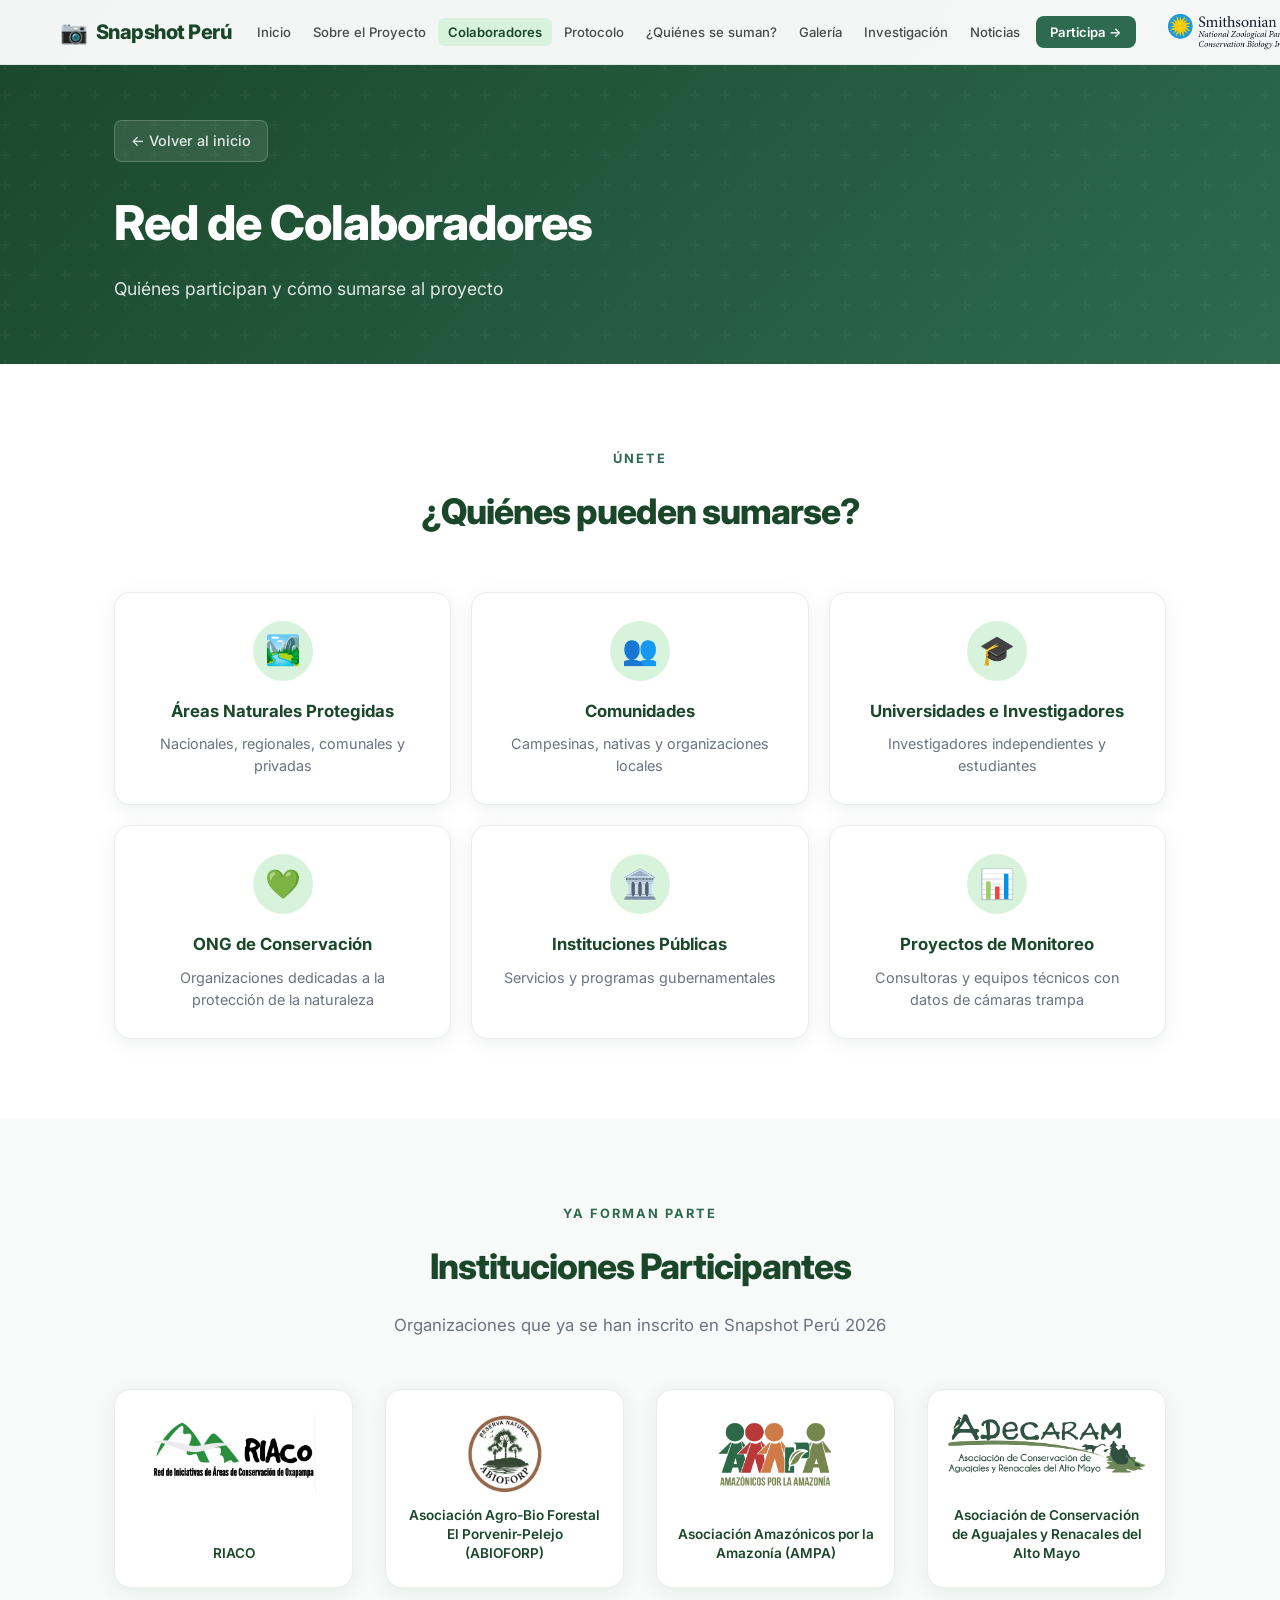
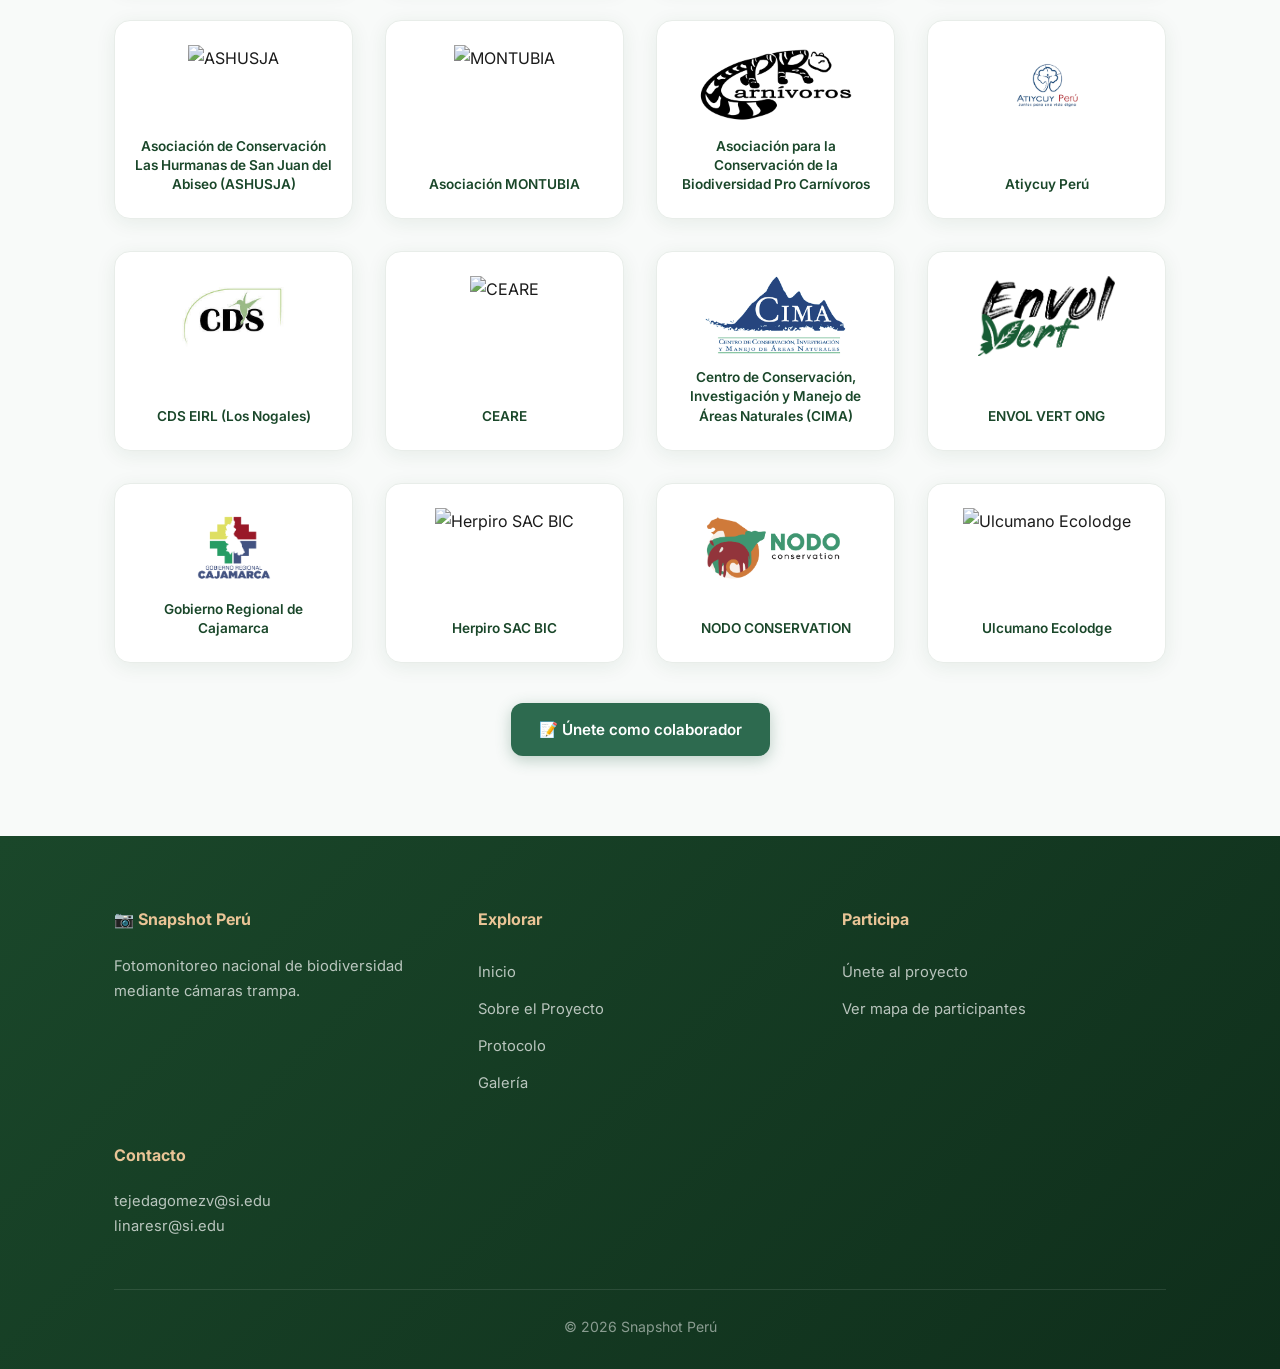
==== commit ebdbf019: "añadiendo logo a todas las pestañas" ====
--- a/colaboradores.html
+++ b/colaboradores.html
@@ -48,11 +48,14 @@
             transition: var(--transicion);
         }
         .nav-top.scrolled { box-shadow: var(--sombra-suave); }
-        .nav-container {
-            max-width: 1200px; margin: 0 auto; padding: 0 20px;
-            display: flex; justify-content: space-between; align-items: center;
-            height: 64px;
-        }
+.nav-container {
+    max-width: 1200px; margin: 0 auto; padding: 0 20px;
+    display: flex; 
+    justify-content: space-between; 
+    align-items: center;
+    height: 64px;
+    gap: 16px;  /* ← esta línea */
+}
         .nav-logo {
             display: flex; align-items: center; gap: 8px;
             text-decoration: none; color: var(--verde-oscuro);
@@ -278,31 +281,59 @@
             .page-header { padding: 100px 0 40px; }
             .institucion-card { flex-direction: column; gap: 12px; }
         }
+.nav-logo-derecha {
+    display: flex;
+    align-items: center;
+    margin-left: 16px;
+    flex-shrink: 0;
+    text-decoration: none;
+}
+
+.nav-logo-img {
+    height: 36px;
+    width: auto;
+    object-fit: contain;
+    transition: var(--transicion);
+}
+
+.nav-logo-derecha:hover .nav-logo-img {
+    transform: scale(1.05);
+    opacity: 0.9;
+}
+
     </style>
 </head>
 <body>
 
     <!-- NAVEGACIÓN -->
-    <nav class="nav-top" id="navbar">
-        <div class="nav-container">
-            <a href="index.html" class="nav-logo">
-                <span class="nav-logo-icon">📷</span>
-                <span>Snapshot Perú</span>
-            </a>
-            <button class="menu-toggle" onclick="toggleMenu()">☰</button>
-            <ul class="nav-links" id="navLinks">
-                <li><a href="index.html">Inicio</a></li>
-                <li><a href="sobre.html">Sobre el Proyecto</a></li>
-                <li><a href="colaboradores.html" class="active">Colaboradores</a></li>
-                <li><a href="protocolo.html">Protocolo</a></li>
-                <li><a href="mapa.html">¿Quiénes se suman?</a></li>
-                <li><a href="galeria.html">Galería</a></li>
-                <li><a href="investigacion.html">Investigación</a></li>
-                <li><a href="noticias.html">Noticias</a></li>
-                <li><a href="contacto.html" class="nav-cta">Participa →</a></li>
-            </ul>
-        </div>
-    </nav>
+<nav class="nav-top" id="navbar">
+    <div class="nav-container">
+        <!-- Logo izquierdo -->
+        <a href="index.html" class="nav-logo">
+            <span class="nav-logo-icon">📷</span>
+            <span>Snapshot Perú</span>
+        </a>
+
+        <!-- Links + menú móvil -->
+        <button class="menu-toggle" onclick="toggleMenu()">☰</button>
+        <ul class="nav-links" id="navLinks">
+            <li><a href="index.html">Inicio</a></li>
+            <li><a href="sobre.html">Sobre el Proyecto</a></li>
+            <li><a href="colaboradores.html" class="active">Colaboradores</a></li>
+            <li><a href="protocolo.html">Protocolo</a></li>
+            <li><a href="mapa.html">¿Quiénes se suman?</a></li>
+            <li><a href="galeria.html">Galería</a></li>
+            <li><a href="investigacion.html">Investigación</a></li>
+            <li><a href="noticias.html">Noticias</a></li>
+            <li><a href="contacto.html" class="nav-cta">Participa →</a></li>
+        </ul>
+
+        <!-- Logo Smithsonian a la derecha -->
+        <a href="https://www.si.edu" target="_blank" class="nav-logo-derecha">
+            <img src="logos/smithsonian.png" alt="Smithsonian" class="nav-logo-img">
+        </a>
+    </div>
+</nav>
 
     <!-- HEADER -->
     <header class="page-header">
